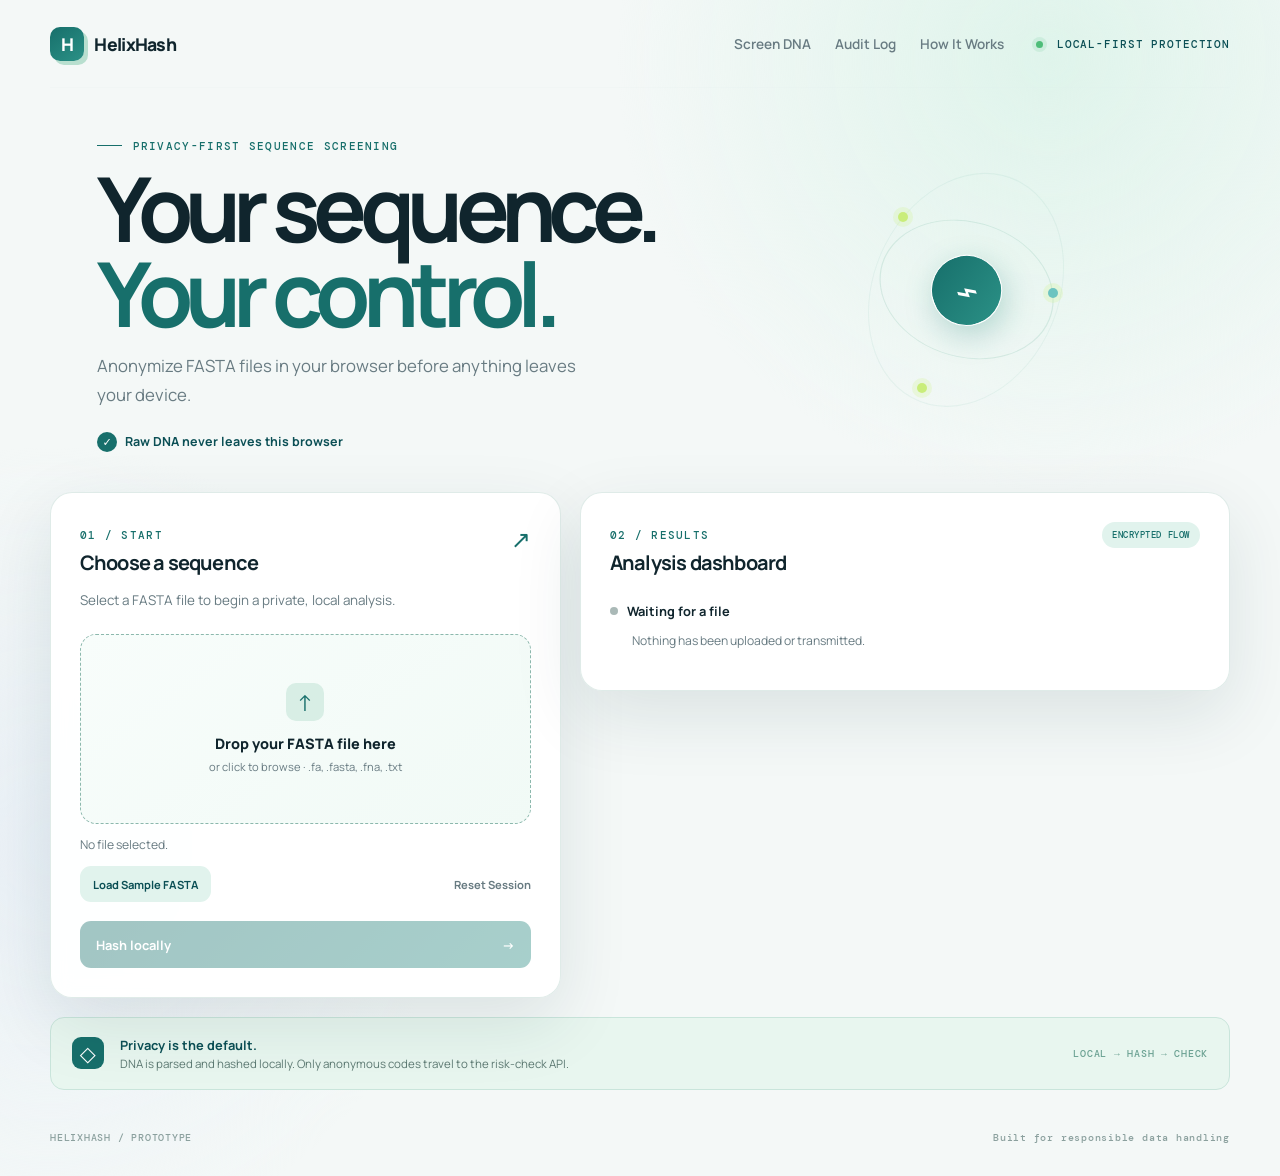
==== frontend/index.html @ be45631a "Polish responsive HelixHash website" ====
<!doctype html>
<html lang="en">
  <head>
    <meta charset="UTF-8" />
    <meta name="viewport" content="width=device-width, initial-scale=1.0" />
    <meta name="description" content="HelixHash privacy-first FASTA screening prototype" />
    <title>HelixHash | Privacy-first sequence screening</title>
    <link rel="icon" type="image/svg+xml" href="favicon.svg" />
    <link rel="preconnect" href="https://fonts.googleapis.com" />
    <link rel="preconnect" href="https://fonts.gstatic.com" crossorigin />
    <link href="https://fonts.googleapis.com/css2?family=DM+Mono:wght@400;500&family=Manrope:wght@400;500;600;700;800&display=swap" rel="stylesheet" />
    <link rel="stylesheet" href="styles.css" />
  </head>
  <body>
    <div class="shell">
      <nav class="nav" aria-label="Primary navigation">
        <a class="brand" href="#top"><span class="brand-mark">H</span><span>HelixHash</span></a>
        <div class="nav-links">
          <a href="#screen">Screen DNA</a>
          <a href="#analysis-dashboard">Audit Log</a>
          <a href="#privacy-architecture">How It Works</a>
        </div>
        <span class="nav-pill"><span class="pulse"></span> Local-first protection</span>
      </nav>

      <main id="top">
        <section class="hero">
          <div class="hero-copy">
            <p class="eyebrow"><span class="eyebrow-line"></span> Privacy-first sequence screening</p>
            <h1>Your sequence.<br /><em>Your control.</em></h1>
            <p class="subtitle">Anonymize FASTA files in your browser before anything leaves your device.</p>
            <div class="hero-proof"><span class="check">✓</span> Raw DNA never leaves this browser</div>
          </div>
          <div class="hero-orbit" aria-hidden="true">
            <div class="orbit orbit-one"></div><div class="orbit orbit-two"></div>
            <div class="orbit-core">⌁</div>
            <span class="orbit-dot dot-one"></span><span class="orbit-dot dot-two"></span><span class="orbit-dot dot-three"></span>
          </div>
        </section>

        <section id="screen" class="workspace-grid">
          <section class="card upload-card">
            <div class="section-heading"><div><span class="step-label">01 / START</span><h2>Choose a sequence</h2></div><span class="heading-icon">↗</span></div>
            <p class="card-intro">Select a FASTA file to begin a private, local analysis.</p>
            <label for="fasta-file" class="drop-zone">
              <span class="upload-icon">↑</span>
              <span class="drop-title">Drop your FASTA file here</span>
              <span class="drop-help">or click to browse · .fa, .fasta, .fna, .txt</span>
              <input id="fasta-file" type="file" accept=".fa,.fasta,.fna,.txt,text/plain" />
            </label>
            <p id="file-name" class="file-name">No file selected.</p>
            <div class="session-actions">
              <button id="sample-button" class="secondary-button" type="button">Load Sample FASTA</button>
              <button id="reset-button" class="text-button" type="button">Reset Session</button>
            </div>
            <button id="hash-button" type="button" disabled><span>Hash locally</span><span>→</span></button>
          </section>

          <section id="analysis-dashboard" class="card result-card" aria-live="polite" tabindex="-1">
            <div class="section-heading"><div><span class="step-label">02 / RESULTS</span><h2>Analysis dashboard</h2></div><span class="secure-badge">ENCRYPTED FLOW</span></div>
            <div class="status-row"><span class="status-dot"></span><strong id="status">Waiting for a file</strong></div>
            <p id="privacy-note" class="muted">Nothing has been uploaded or transmitted.</p>
            <div id="results" hidden>
              <div class="decision"><div><span class="decision-label">Safety status</span><strong id="safety-status">—</strong></div><span class="decision-check">✓</span></div>
              <dl class="summary">
                <div><dt>Sequence length</dt><dd id="sequence-length">—</dd></div>
                <div><dt>Chunks</dt><dd id="chunk-count">—</dd></div>
                <div><dt>Matched chunks</dt><dd id="matched-chunks">—</dd></div>
                <div><dt>Off-targets</dt><dd id="off-targets">—</dd></div>
              </dl>
              <p class="audit-line"><span>Immutable audit record</span><code id="audit-id">—</code></p>
              <details class="hash-details"><summary>View anonymous SHA-256 codes</summary><ol id="hash-list" class="hash-list"></ol></details>
              <div class="audit-tools">
                <button id="check-log-button" class="secondary-button" type="button">Check audit log</button>
                <span id="chain-status" class="chain-status">Chain verification has not run.</span>
              </div>
            </div>
          </section>
        </section>

        <section id="privacy-architecture" class="privacy-strip"><span class="shield">◇</span><div><strong>Privacy is the default.</strong><span>DNA is parsed and hashed locally. Only anonymous codes travel to the risk-check API.</span></div><span class="lock-word">LOCAL → HASH → CHECK</span></section>
      </main>
      <footer><span>HELIXHASH / PROTOTYPE</span><span>Built for responsible data handling</span></footer>
    </div>
    <script src="app.js?v=10" defer></script>
  </body>
</html>
---- frontend/styles.css ----
:root {
  --ink: #10252d; --muted: #687b82; --paper: #f4f8f7; --card: #ffffff;
  --line: #d8e6e3; --teal: #176f6b; --teal-dark: #0b4f55; --mint: #e1f3ed;
  --lime: #c9ed7a; --coral: #b94d52; --amber: #d8942c; --shadow: 0 24px 70px rgba(18, 57, 62, .11);
  font-family: "Manrope", system-ui, sans-serif; color: var(--ink); background: var(--paper);
}
* { box-sizing: border-box; }
body { margin: 0; min-width: 320px; background: radial-gradient(circle at 82% 5%, #dff4eb 0, transparent 27rem), radial-gradient(circle at 4% 72%, #eaf1f7 0, transparent 25rem), var(--paper); }
.shell { width: min(1180px, calc(100% - 48px)); margin: auto; }
.nav { height: 88px; display: flex; justify-content: space-between; align-items: center; border-bottom: 1px solid #d8e6e322; }
.nav-links { display: flex; gap: 1.5rem; margin-left: auto; margin-right: 2rem; }
.nav-links a { color: var(--muted); text-decoration: none; font-size: .85rem; font-weight: 600; transition: color .2s ease; }
.nav-links a:hover, .nav-links a:focus-visible { color: var(--teal); }
.nav-links a:focus-visible { outline: 2px solid var(--lime); outline-offset: 4px; border-radius: 3px; }
html { scroll-behavior: smooth; }
.brand { display: flex; gap: .65rem; align-items: center; color: var(--ink); text-decoration: none; font-size: 1.1rem; font-weight: 800; letter-spacing: -.04em; }
.brand-mark { display: grid; place-items: center; width: 34px; height: 34px; border-radius: 10px; color: white; background: linear-gradient(145deg, var(--teal), #2b9186); font-weight: 800; box-shadow: 4px 4px 0 #b8dfcf; }
.nav-pill { color: var(--teal-dark); font: 500 .68rem "DM Mono", monospace; letter-spacing: .08em; text-transform: uppercase; }
.pulse { display: inline-block; width: 7px; height: 7px; margin-right: .4rem; border-radius: 50%; background: #4ebd79; box-shadow: 0 0 0 4px #4ebd7922; }
.hero { min-height: 355px; display: flex; align-items: center; justify-content: space-between; padding: 2.5rem 8% 2.5rem 4%; }
.eyebrow, .step-label { color: var(--teal); font: 500 .68rem "DM Mono", monospace; letter-spacing: .12em; text-transform: uppercase; }
.eyebrow { display: flex; align-items: center; gap: .65rem; }
.eyebrow-line { width: 25px; height: 1px; background: var(--teal); }
h1 { max-width: 640px; margin: .85rem 0 1.1rem; font-size: clamp(3.3rem, 7vw, 6.2rem); line-height: .94; letter-spacing: -.085em; }
h1 em { color: var(--teal); font-style: normal; }
.subtitle { max-width: 480px; margin: 0; color: var(--muted); font-size: 1.05rem; line-height: 1.7; }
.hero-proof { display: inline-flex; align-items: center; gap: .5rem; margin-top: 1.4rem; color: var(--teal-dark); font-size: .78rem; font-weight: 700; }
.check, .decision-check { display: inline-grid; place-items: center; width: 20px; height: 20px; border-radius: 50%; color: white; background: var(--teal); font-size: .7rem; }
.hero-orbit { position: relative; width: 235px; height: 235px; margin-right: 5%; animation: orbit-float 7s ease-in-out infinite; }
.orbit { position: absolute; inset: 5%; border: 1px solid #8ac4b222; border-radius: 50%; transform: rotate(-25deg) skewX(-15deg); }
.orbit-two { inset: 17%; transform: rotate(58deg) skewX(-15deg); border-color: #8ac4b244; }
.orbit-core { position: absolute; inset: 35%; display: grid; place-items: center; border: 1px solid #ffffff; border-radius: 50%; color: white; background: linear-gradient(145deg, var(--teal), #2b9186); box-shadow: 0 10px 30px #187b7244; font-size: 2.3rem; transform: rotate(-20deg); }
.orbit-dot { position: absolute; width: 10px; height: 10px; border-radius: 50%; background: var(--lime); box-shadow: 0 0 0 5px #c7ed7233; }.dot-one { top: 17%; left: 21%; }.dot-two { right: 11%; top: 49%; background: #6dc4c0; }.dot-three { left: 29%; bottom: 6%; }
.workspace-grid { display: grid; grid-template-columns: .88fr 1.12fr; gap: 1.2rem; align-items: start; }
.dashboard-open .workspace-grid { grid-template-columns: 1fr; }
.dashboard-open .result-card { order: -1; border-color: #8bc9b7; box-shadow: 0 22px 60px rgba(24, 123, 114, .16); }
.result-card { scroll-margin-top: 1.25rem; transition: border-color .25s ease, box-shadow .25s ease, transform .25s ease; }
.upload-card:hover { transform: translateY(-3px); border-color: #a9d4c9; box-shadow: 0 28px 75px rgba(18, 57, 62, .14); }
.analysis-ready #results { display: block; }
.result-card:focus { outline: 3px solid #c7ed72; outline-offset: 4px; }
.card { padding: 1.8rem; border: 1px solid #d8e6e3cc; border-radius: 22px; background: #fffffff2; box-shadow: var(--shadow); backdrop-filter: blur(10px); }
.section-heading { display: flex; align-items: flex-start; justify-content: space-between; gap: 1rem; }.section-heading h2 { margin: .35rem 0 0; font-size: 1.25rem; letter-spacing: -.04em; }.heading-icon { color: var(--teal); font-size: 1.5rem; }.secure-badge { padding: .45rem .65rem; border-radius: 99px; color: var(--teal); background: var(--mint); font: 500 .58rem "DM Mono", monospace; letter-spacing: .06em; }
.card-intro { color: var(--muted); font-size: .84rem; line-height: 1.6; }.drop-zone { display: flex; flex-direction: column; align-items: center; justify-content: center; min-height: 190px; margin: 1.4rem 0 .8rem; border: 1.5px dashed #8cb8ad; border-radius: 14px; cursor: pointer; background: #f7fcf9; transition: .2s ease; }.drop-zone:hover, .drop-zone:focus-within { border-color: var(--teal); background: var(--mint); transform: translateY(-2px); }.upload-icon { display: grid; place-items: center; width: 38px; height: 38px; margin-bottom: .8rem; border-radius: 10px; color: var(--teal); background: #d8eee5; font-size: 1.4rem; }.drop-title { font-size: .9rem; font-weight: 800; }.drop-help { margin-top: .4rem; color: var(--muted); font-size: .7rem; }.drop-zone input { position: absolute; width: 1px; height: 1px; opacity: 0; }.file-name, .muted { color: var(--muted); font-size: .76rem; }
button { width: 100%; display: flex; justify-content: space-between; align-items: center; margin-top: 1.2rem; padding: .9rem 1rem; border: 0; border-radius: 10px; color: white; background: var(--teal); font: 700 .8rem "Manrope", sans-serif; cursor: pointer; transition: .2s ease; } button:hover:not(:disabled) { background: var(--teal-dark); transform: translateY(-2px); box-shadow: 0 8px 18px #187b7233; } button:disabled { cursor: not-allowed; opacity: .4; }
.status-row { display: flex; align-items: center; gap: .6rem; margin-top: 1.6rem; font-size: .8rem; }.status-dot { width: 8px; height: 8px; border-radius: 50%; background: #aab9b7; }.status-dot.ready { background: #4ebd79; box-shadow: 0 0 0 4px #4ebd7922; }.result-card > .muted { margin-left: 1.4rem; }
.decision { display: flex; justify-content: space-between; align-items: center; margin-top: 1.5rem; padding: 1rem 1.1rem; border: 1px solid #bce3cc; border-radius: 12px; color: #1d6843; background: #effaf3; }.decision-label { display: block; margin-bottom: .2rem; font: 500 .6rem "DM Mono", monospace; letter-spacing: .1em; text-transform: uppercase; }.decision strong { font-size: 1.5rem; letter-spacing: -.05em; }.decision-check { width: 28px; height: 28px; background: #4bad72; }
.summary { display: grid; grid-template-columns: repeat(4, 1fr); gap: .75rem; margin: 1.2rem 0; }.summary div { padding: .8rem .65rem; border: 1px solid var(--line); border-radius: 10px; background: #fbfdfc; }dt { color: var(--muted); font: 500 .58rem "DM Mono", monospace; line-height: 1.3; text-transform: uppercase; }dd { margin: .35rem 0 0; font-size: 1.1rem; font-weight: 800; }.audit-line { display: flex; justify-content: space-between; gap: 1rem; padding-top: 1rem; border-top: 1px solid var(--line); color: var(--muted); font-size: .7rem; }.audit-line code { color: var(--teal); font: 500 .65rem "DM Mono", monospace; overflow-wrap: anywhere; text-align: right; }.hash-details { margin-top: 1.4rem; color: var(--teal); font-size: .75rem; font-weight: 700; }.hash-details summary { cursor: pointer; }.hash-list { max-height: 180px; overflow: auto; padding-left: 1.2rem; color: var(--muted); }.hash-list li { margin: .4rem 0; overflow-wrap: anywhere; font: .68rem "DM Mono", monospace; }
.audit-tools { display: flex; align-items: center; gap: .8rem; margin-top: 1.4rem; padding-top: 1rem; border-top: 1px solid var(--line); }.secondary-button { width: auto; margin: 0; padding: .65rem .8rem; color: var(--teal-dark); background: var(--mint); font-size: .7rem; }.secondary-button:hover:not(:disabled) { color: white; background: var(--teal); }.chain-status { color: var(--muted); font: 500 .65rem "DM Mono", monospace; }.chain-status.pending { color: #a27826; }.chain-status.valid { color: #26734a; }.chain-status.invalid { color: #a33d45; }
.session-actions { display: flex; align-items: center; justify-content: space-between; gap: .75rem; margin-top: .8rem; }.text-button { width: auto; margin: 0; padding: .65rem 0; color: var(--muted); background: transparent; font-size: .7rem; }.text-button:hover:not(:disabled) { color: var(--teal-dark); background: transparent; box-shadow: none; transform: none; }.result-card.warning { border-color: #e8c56f; }.decision.warning { border-color: #efc76e; color: #8a5a13; background: #fff8e6; }.decision.warning .decision-check { background: #d9952c; }
.privacy-strip { display: flex; align-items: center; gap: 1rem; margin: 1.2rem 0 2.6rem; padding: 1.1rem 1.3rem; border: 1px solid #c9e5db; border-radius: 14px; color: var(--teal-dark); background: #e8f6ef; }.shield { display: grid; place-items: center; width: 32px; height: 32px; border-radius: 9px; color: white; background: var(--teal); font-size: 1.3rem; }.privacy-strip strong { display: block; font-size: .8rem; }.privacy-strip div span { display: block; margin-top: .15rem; color: #5d7a73; font-size: .72rem; }.lock-word { margin-left: auto; color: #6ca293; font: 500 .6rem "DM Mono", monospace; letter-spacing: .08em; }
footer { display: flex; justify-content: space-between; padding: 0 0 2rem; color: #8ba09e; font: 500 .6rem "DM Mono", monospace; letter-spacing: .08em; }
/* Motion and focus states keep the interface lively without distracting from the analysis. */
.drop-zone { border-radius: 16px; background: linear-gradient(145deg, #f8fdfb, #f1faf6); }
.drop-zone:hover, .drop-zone:focus-within { box-shadow: 0 12px 28px #176f6b18; }
button { background: linear-gradient(135deg, var(--teal), #25887f); border-radius: 11px; }
button:hover:not(:disabled) { background: linear-gradient(135deg, var(--teal-dark), var(--teal)); box-shadow: 0 10px 22px #176f6b33; }
button:focus-visible { outline: 3px solid var(--lime); outline-offset: 3px; }
.status-dot.ready { animation: status-pulse 2s ease-in-out infinite; }
.analysis-ready #results { animation: result-reveal .45s ease both; }
.dashboard-open .result-card { animation: dashboard-arrive .45s ease both; }
@keyframes orbit-float { 0%, 100% { transform: translateY(0) rotate(0deg); } 50% { transform: translateY(-9px) rotate(3deg); } }
@keyframes status-pulse { 50% { box-shadow: 0 0 0 7px #4ebd7922; } }
@keyframes result-reveal { from { opacity: 0; transform: translateY(8px); } to { opacity: 1; transform: translateY(0); } }
@keyframes dashboard-arrive { from { opacity: .65; transform: translateY(10px); } to { opacity: 1; transform: translateY(0); } }
@media (prefers-reduced-motion: reduce) { *, *::before, *::after { animation-duration: .01ms !important; animation-iteration-count: 1 !important; scroll-behavior: auto !important; transition-duration: .01ms !important; } }
@media (max-width: 760px) { .shell { width: min(100% - 28px, 600px); }.nav { height: 72px; }.nav-links, .nav-pill { display: none; }.hero { min-height: auto; padding: 2.3rem 0 3rem; }.hero-orbit { display: none; }.workspace-grid { grid-template-columns: 1fr; }.summary { grid-template-columns: repeat(2, 1fr); }.privacy-strip { align-items: flex-start; }.lock-word { display: none; } footer { display: block; line-height: 2; } }
@media (max-width: 760px) {
  .shell { width: min(100% - 32px, 600px); }
  .nav { height: 70px; }
  .brand { font-size: 1rem; }
  .hero { padding: 2.2rem 0 2.7rem; }
  h1 { font-size: clamp(3rem, 15vw, 4.7rem); }
  .subtitle { font-size: .95rem; line-height: 1.6; }
  .workspace-grid { gap: 1rem; }
  .card { padding: 1.25rem; border-radius: 18px; }
  .drop-zone { min-height: 165px; }
  .summary { gap: .55rem; }
  .summary div { padding: .7rem .55rem; }
  dd { font-size: 1rem; }
  .audit-tools { align-items: stretch; flex-direction: column; }
  .audit-tools .secondary-button { width: 100%; justify-content: center; }
  .chain-status { line-height: 1.5; }
  .session-actions { align-items: stretch; flex-direction: column; }
  .session-actions .secondary-button, .session-actions .text-button { width: 100%; justify-content: center; }
  .privacy-strip { margin-bottom: 2rem; padding: 1rem; }
  footer { padding-bottom: 1.5rem; }
}
@media (min-width: 761px) and (max-width: 1050px) {
  .shell { width: min(100% - 40px, 920px); }
  .hero { padding-inline: 2%; }
  .hero-orbit { width: 190px; height: 190px; margin-right: 1%; }
  .workspace-grid { grid-template-columns: minmax(280px, .85fr) minmax(0, 1.15fr); gap: 1rem; }
  .card { padding: 1.4rem; }
  .summary { grid-template-columns: repeat(2, 1fr); }
  .nav-links { gap: 1rem; margin-right: 1rem; }
}
@media (max-width: 420px) {
  .shell { width: min(100% - 24px, 600px); }
  .section-heading { gap: .5rem; }
  .section-heading h2 { font-size: 1.1rem; }
  .secure-badge { font-size: .5rem; }
  .summary { grid-template-columns: repeat(2, minmax(0, 1fr)); }
  .audit-line { align-items: flex-start; flex-direction: column; }
  .audit-line code { text-align: left; }
}
@media (max-width: 760px) {
  .nav { height: 70px; padding: .8rem 0; flex-wrap: nowrap; }
  .nav-links { display: flex; order: initial; width: auto; max-width: 68%; margin: 0 0 0 auto; gap: .8rem; overflow-x: auto; padding: .2rem 0; scrollbar-width: none; }
  .nav-links::-webkit-scrollbar { display: none; }
  .nav-links a { flex: 0 0 auto; font-size: .7rem; white-space: nowrap; }
  .nav-pill { display: none; }
  .dashboard-open .result-card { width: 100%; }
  .drop-zone { touch-action: manipulation; }
  .session-actions button, #hash-button, .audit-tools button { min-height: 44px; }
}
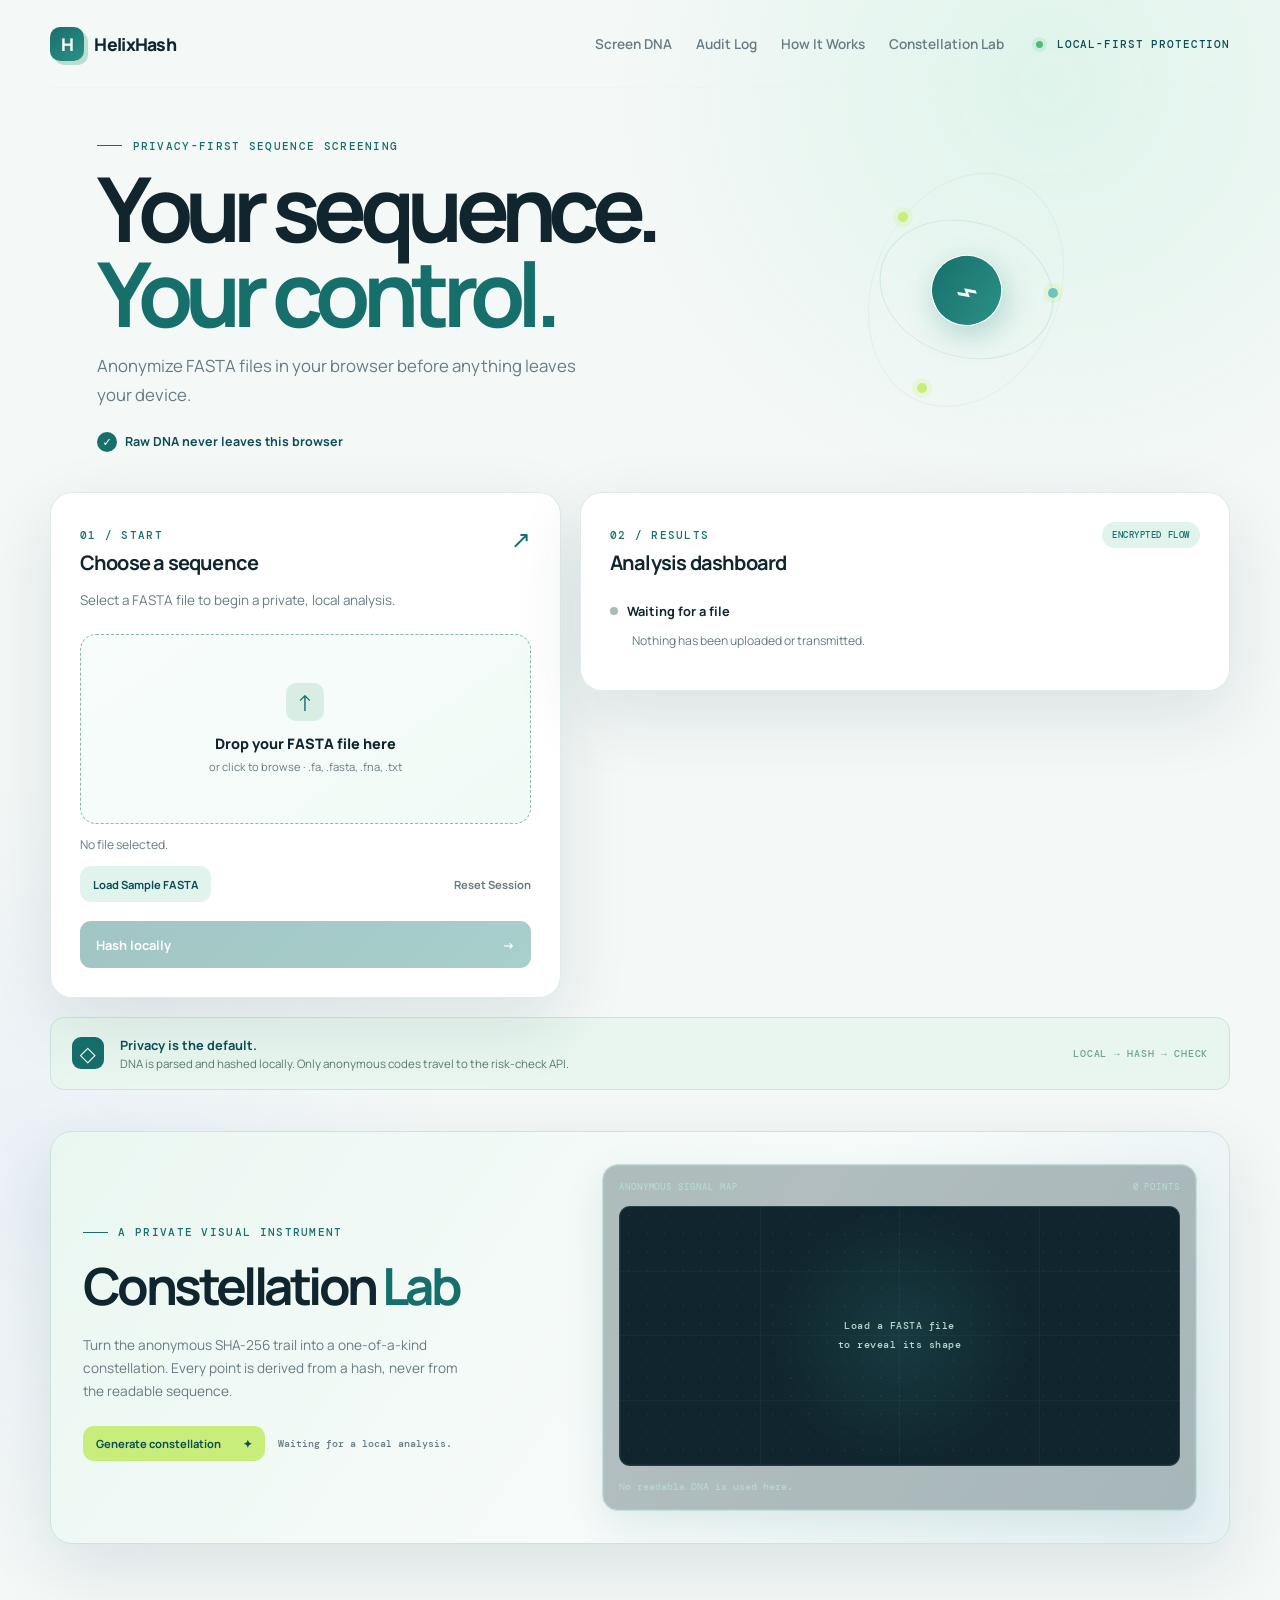
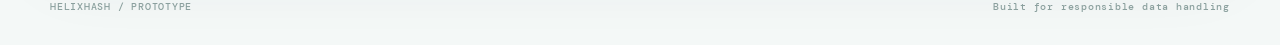
==== commit f79f106c: "Fix local analysis fallbacks" ====
--- a/frontend/index.html
+++ b/frontend/index.html
@@ -19,6 +19,7 @@
           <a href="#screen">Screen DNA</a>
           <a href="#analysis-dashboard">Audit Log</a>
           <a href="#privacy-architecture">How It Works</a>
+          <a href="#signal-lab">Constellation Lab</a>
         </div>
         <span class="nav-pill"><span class="pulse"></span> Local-first protection</span>
       </nav>
@@ -79,9 +80,28 @@
         </section>
 
         <section id="privacy-architecture" class="privacy-strip"><span class="shield">◇</span><div><strong>Privacy is the default.</strong><span>DNA is parsed and hashed locally. Only anonymous codes travel to the risk-check API.</span></div><span class="lock-word">LOCAL → HASH → CHECK</span></section>
+
+        <section id="signal-lab" class="signal-lab" aria-labelledby="signal-lab-title">
+          <div class="lab-copy">
+            <p class="eyebrow"><span class="eyebrow-line"></span> A private visual instrument</p>
+            <h2 id="signal-lab-title">Constellation <em>Lab</em></h2>
+            <p>Turn the anonymous SHA-256 trail into a one-of-a-kind constellation. Every point is derived from a hash, never from the readable sequence.</p>
+            <div class="lab-controls">
+              <button id="constellation-button" class="secondary-button" type="button">Generate constellation <span>✦</span></button>
+              <span id="constellation-status" class="chain-status">Waiting for a local analysis.</span>
+            </div>
+          </div>
+          <div class="constellation-card">
+            <div class="constellation-head"><span>ANONYMOUS SIGNAL MAP</span><span id="constellation-count">0 POINTS</span></div>
+            <div id="constellation" class="constellation" role="img" aria-label="An empty anonymous hash constellation">
+              <span class="constellation-empty">Load a FASTA file<br />to reveal its shape</span>
+            </div>
+            <p id="constellation-detail" class="constellation-detail">No readable DNA is used here.</p>
+          </div>
+        </section>
       </main>
       <footer><span>HELIXHASH / PROTOTYPE</span><span>Built for responsible data handling</span></footer>
     </div>
-    <script src="app.js?v=10" defer></script>
+    <script src="app.js?v=12" defer></script>
   </body>
 </html>
--- a/frontend/styles.css
+++ b/frontend/styles.css
@@ -48,6 +48,9 @@
 .audit-tools { display: flex; align-items: center; gap: .8rem; margin-top: 1.4rem; padding-top: 1rem; border-top: 1px solid var(--line); }.secondary-button { width: auto; margin: 0; padding: .65rem .8rem; color: var(--teal-dark); background: var(--mint); font-size: .7rem; }.secondary-button:hover:not(:disabled) { color: white; background: var(--teal); }.chain-status { color: var(--muted); font: 500 .65rem "DM Mono", monospace; }.chain-status.pending { color: #a27826; }.chain-status.valid { color: #26734a; }.chain-status.invalid { color: #a33d45; }
 .session-actions { display: flex; align-items: center; justify-content: space-between; gap: .75rem; margin-top: .8rem; }.text-button { width: auto; margin: 0; padding: .65rem 0; color: var(--muted); background: transparent; font-size: .7rem; }.text-button:hover:not(:disabled) { color: var(--teal-dark); background: transparent; box-shadow: none; transform: none; }.result-card.warning { border-color: #e8c56f; }.decision.warning { border-color: #efc76e; color: #8a5a13; background: #fff8e6; }.decision.warning .decision-check { background: #d9952c; }
 .privacy-strip { display: flex; align-items: center; gap: 1rem; margin: 1.2rem 0 2.6rem; padding: 1.1rem 1.3rem; border: 1px solid #c9e5db; border-radius: 14px; color: var(--teal-dark); background: #e8f6ef; }.shield { display: grid; place-items: center; width: 32px; height: 32px; border-radius: 9px; color: white; background: var(--teal); font-size: 1.3rem; }.privacy-strip strong { display: block; font-size: .8rem; }.privacy-strip div span { display: block; margin-top: .15rem; color: #5d7a73; font-size: .72rem; }.lock-word { margin-left: auto; color: #6ca293; font: 500 .6rem "DM Mono", monospace; letter-spacing: .08em; }
+.signal-lab { display: grid; grid-template-columns: .9fr 1.1fr; gap: 2rem; align-items: center; margin: 0 0 3.5rem; padding: 2rem; overflow: hidden; border: 1px solid #c9e5db; border-radius: 22px; background: linear-gradient(125deg, #eaf7f1, #f7fbfa 55%, #e6f1f4); box-shadow: var(--shadow); }
+.lab-copy h2 { margin: .7rem 0 .8rem; font-size: clamp(2rem, 4vw, 3.3rem); letter-spacing: -.07em; }.lab-copy h2 em { color: var(--teal); font-style: normal; }.lab-copy > p:not(.eyebrow) { max-width: 390px; color: var(--muted); font-size: .85rem; line-height: 1.7; }.lab-controls { display: flex; align-items: center; flex-wrap: wrap; gap: .8rem; margin-top: 1.4rem; }.lab-controls button { gap: 1.4rem; }.lab-controls .chain-status { max-width: 180px; line-height: 1.45; }
+.constellation-card { padding: 1rem; border: 1px solid #c3ddda; border-radius: 16px; background: #102c344d; box-shadow: inset 0 0 0 1px #ffffff22, 0 15px 40px #176f6b1c; }.constellation-head { display: flex; justify-content: space-between; color: #b6d9d1; font: 500 .58rem "DM Mono", monospace; letter-spacing: .1em; }.constellation { position: relative; min-height: 260px; margin-top: .8rem; overflow: hidden; border: 1px solid #9ed3c822; border-radius: 11px; background: radial-gradient(circle at 50% 50%, #2e757644 0, transparent 42%), repeating-linear-gradient(0deg, #ffffff08 0 1px, transparent 1px 25%), repeating-linear-gradient(90deg, #ffffff08 0 1px, transparent 1px 25%), #10252d; }.constellation::after { position: absolute; inset: 0; content: ""; pointer-events: none; background: radial-gradient(circle, #c9ed7a22 1px, transparent 1px); background-size: 18px 18px; opacity: .35; }.constellation-empty { position: absolute; inset: 0; display: grid; place-content: center; text-align: center; color: #b6d9d1; font: 500 .65rem "DM Mono", monospace; line-height: 1.8; letter-spacing: .05em; }.constellation-point { position: absolute; z-index: 1; min-width: 0; margin: 0; padding: 0; border: 2px solid #dff7a2; border-radius: 50%; background: #65c9b2; box-shadow: 0 0 0 4px #8be4c222, 0 0 18px #b9ed7a; transform: translate(-50%, -50%); animation: point-arrive .5s ease both; }.constellation-point:hover, .constellation-point:focus-visible { background: white; box-shadow: 0 0 0 6px #c9ed7a55, 0 0 24px #d8ff96; transform: translate(-50%, -50%) scale(1.35); }.constellation-detail { min-height: 1.2em; margin: .85rem 0 0; color: #b6d9d1; font: 500 .62rem "DM Mono", monospace; line-height: 1.5; }
 footer { display: flex; justify-content: space-between; padding: 0 0 2rem; color: #8ba09e; font: 500 .6rem "DM Mono", monospace; letter-spacing: .08em; }
 /* Motion and focus states keep the interface lively without distracting from the analysis. */
 .drop-zone { border-radius: 16px; background: linear-gradient(145deg, #f8fdfb, #f1faf6); }
@@ -62,8 +65,11 @@
 @keyframes status-pulse { 50% { box-shadow: 0 0 0 7px #4ebd7922; } }
 @keyframes result-reveal { from { opacity: 0; transform: translateY(8px); } to { opacity: 1; transform: translateY(0); } }
 @keyframes dashboard-arrive { from { opacity: .65; transform: translateY(10px); } to { opacity: 1; transform: translateY(0); } }
+@keyframes point-arrive { from { opacity: 0; transform: translate(-50%, -50%) scale(0); } to { opacity: 1; transform: translate(-50%, -50%) scale(1); } }
 @media (prefers-reduced-motion: reduce) { *, *::before, *::after { animation-duration: .01ms !important; animation-iteration-count: 1 !important; scroll-behavior: auto !important; transition-duration: .01ms !important; } }
 @media (max-width: 760px) { .shell { width: min(100% - 28px, 600px); }.nav { height: 72px; }.nav-links, .nav-pill { display: none; }.hero { min-height: auto; padding: 2.3rem 0 3rem; }.hero-orbit { display: none; }.workspace-grid { grid-template-columns: 1fr; }.summary { grid-template-columns: repeat(2, 1fr); }.privacy-strip { align-items: flex-start; }.lock-word { display: none; } footer { display: block; line-height: 2; } }
+.signal-lab .secondary-button { color: var(--teal-dark); background: var(--lime); }.signal-lab .secondary-button:hover:not(:disabled) { color: white; background: var(--teal); }
+@media (max-width: 760px) { .signal-lab { grid-template-columns: 1fr; gap: 1.2rem; padding: 1.25rem; border-radius: 18px; }.constellation { min-height: 220px; }.lab-controls { align-items: stretch; flex-direction: column; }.lab-controls button { width: 100%; justify-content: space-between; }.lab-controls .chain-status { max-width: none; } }
 @media (max-width: 760px) {
   .shell { width: min(100% - 32px, 600px); }
   .nav { height: 70px; }
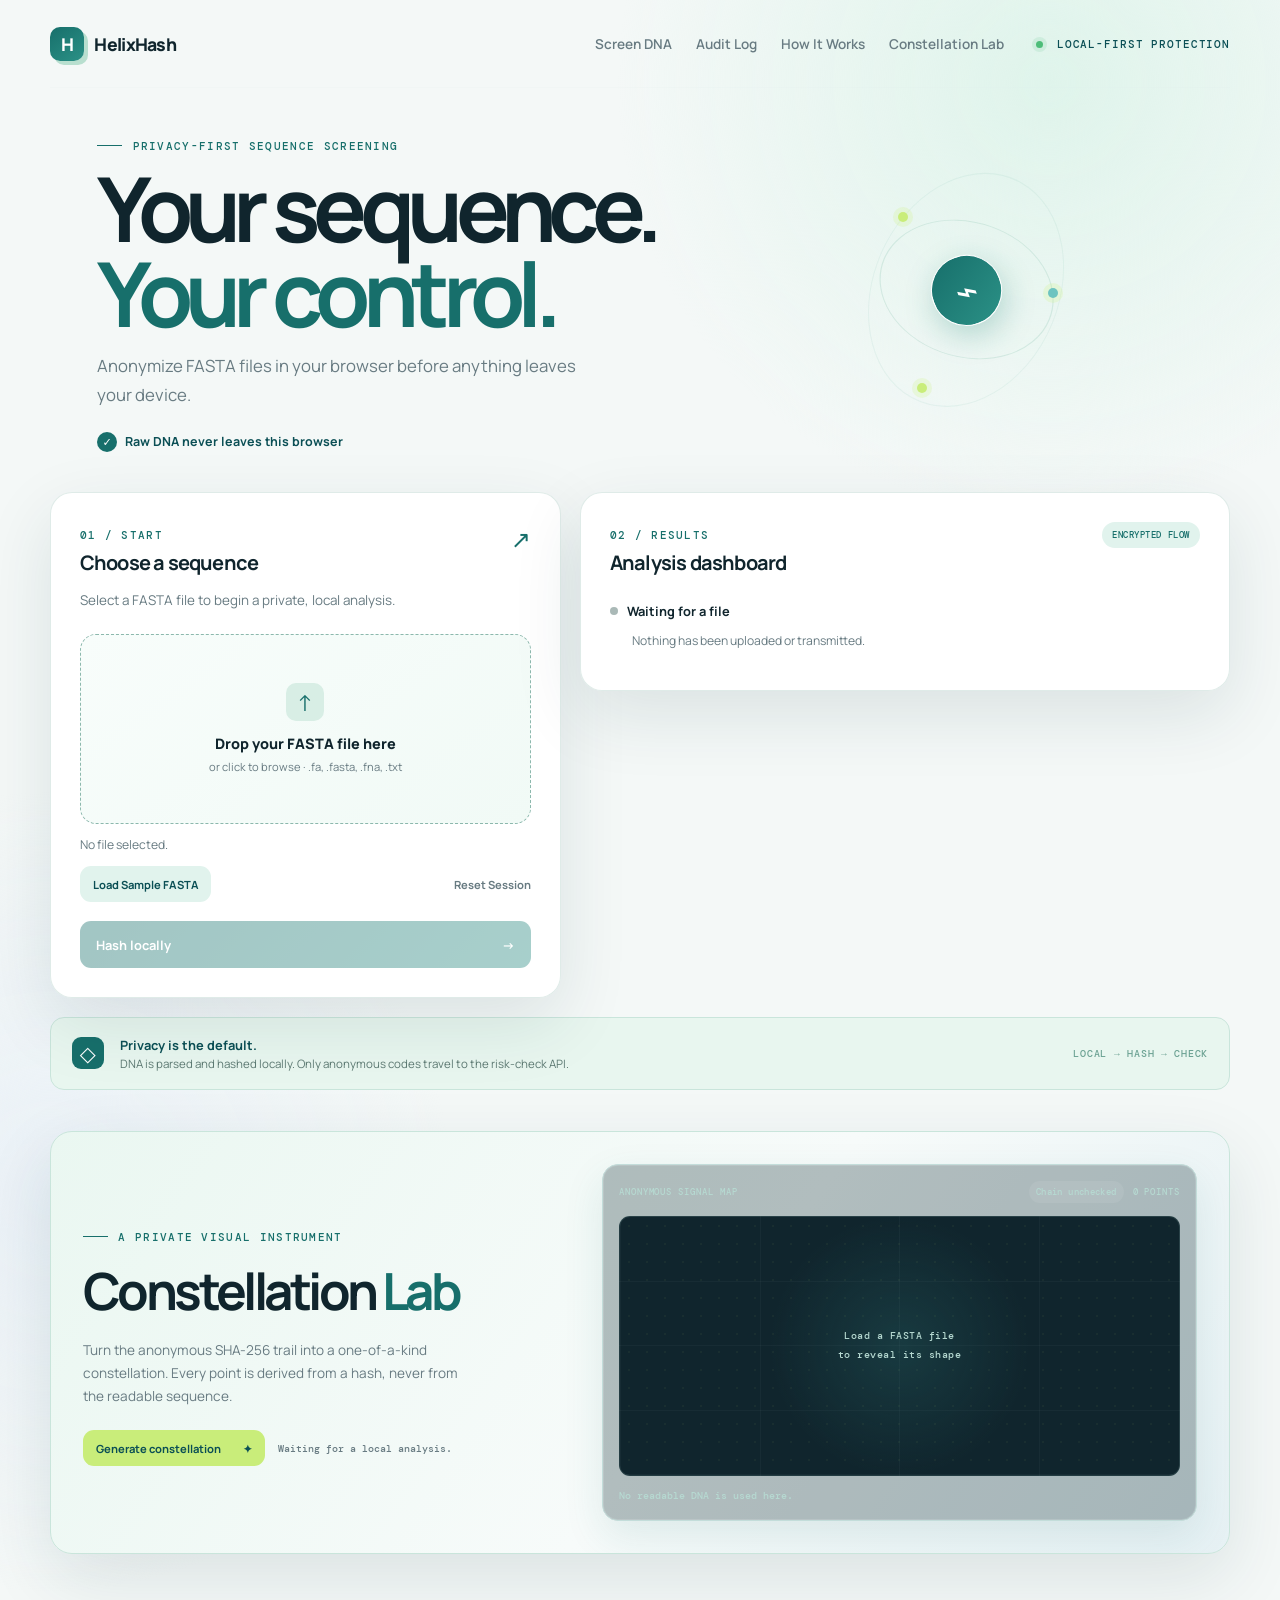
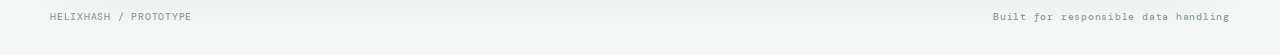
==== commit e2ce16be: "added break log demo" ====
--- a/frontend/index.html
+++ b/frontend/index.html
@@ -73,6 +73,7 @@
               <details class="hash-details"><summary>View anonymous SHA-256 codes</summary><ol id="hash-list" class="hash-list"></ol></details>
               <div class="audit-tools">
                 <button id="check-log-button" class="secondary-button" type="button">Check audit log</button>
+                <button id="break-log-button" class="secondary-button danger-button" type="button">Break Log demo</button>
                 <span id="chain-status" class="chain-status">Chain verification has not run.</span>
               </div>
             </div>
@@ -92,16 +93,16 @@
             </div>
           </div>
           <div class="constellation-card">
-            <div class="constellation-head"><span>ANONYMOUS SIGNAL MAP</span><span id="constellation-count">0 POINTS</span></div>
+            <div class="constellation-head"><span>ANONYMOUS SIGNAL MAP</span><span class="chain-badge unknown" id="constellation-chain-badge">Chain unchecked</span><span id="constellation-count">0 POINTS</span></div>
             <div id="constellation" class="constellation" role="img" aria-label="An empty anonymous hash constellation">
               <span class="constellation-empty">Load a FASTA file<br />to reveal its shape</span>
             </div>
-            <p id="constellation-detail" class="constellation-detail">No readable DNA is used here.</p>
+            <div id="constellation-detail" class="constellation-detail" aria-live="polite">No readable DNA is used here.</div>
           </div>
         </section>
       </main>
       <footer><span>HELIXHASH / PROTOTYPE</span><span>Built for responsible data handling</span></footer>
     </div>
-    <script src="app.js?v=12" defer></script>
+    <script src="app.js?v=14" defer></script>
   </body>
 </html>
--- a/frontend/styles.css
+++ b/frontend/styles.css
@@ -50,7 +50,7 @@
 .privacy-strip { display: flex; align-items: center; gap: 1rem; margin: 1.2rem 0 2.6rem; padding: 1.1rem 1.3rem; border: 1px solid #c9e5db; border-radius: 14px; color: var(--teal-dark); background: #e8f6ef; }.shield { display: grid; place-items: center; width: 32px; height: 32px; border-radius: 9px; color: white; background: var(--teal); font-size: 1.3rem; }.privacy-strip strong { display: block; font-size: .8rem; }.privacy-strip div span { display: block; margin-top: .15rem; color: #5d7a73; font-size: .72rem; }.lock-word { margin-left: auto; color: #6ca293; font: 500 .6rem "DM Mono", monospace; letter-spacing: .08em; }
 .signal-lab { display: grid; grid-template-columns: .9fr 1.1fr; gap: 2rem; align-items: center; margin: 0 0 3.5rem; padding: 2rem; overflow: hidden; border: 1px solid #c9e5db; border-radius: 22px; background: linear-gradient(125deg, #eaf7f1, #f7fbfa 55%, #e6f1f4); box-shadow: var(--shadow); }
 .lab-copy h2 { margin: .7rem 0 .8rem; font-size: clamp(2rem, 4vw, 3.3rem); letter-spacing: -.07em; }.lab-copy h2 em { color: var(--teal); font-style: normal; }.lab-copy > p:not(.eyebrow) { max-width: 390px; color: var(--muted); font-size: .85rem; line-height: 1.7; }.lab-controls { display: flex; align-items: center; flex-wrap: wrap; gap: .8rem; margin-top: 1.4rem; }.lab-controls button { gap: 1.4rem; }.lab-controls .chain-status { max-width: 180px; line-height: 1.45; }
-.constellation-card { padding: 1rem; border: 1px solid #c3ddda; border-radius: 16px; background: #102c344d; box-shadow: inset 0 0 0 1px #ffffff22, 0 15px 40px #176f6b1c; }.constellation-head { display: flex; justify-content: space-between; color: #b6d9d1; font: 500 .58rem "DM Mono", monospace; letter-spacing: .1em; }.constellation { position: relative; min-height: 260px; margin-top: .8rem; overflow: hidden; border: 1px solid #9ed3c822; border-radius: 11px; background: radial-gradient(circle at 50% 50%, #2e757644 0, transparent 42%), repeating-linear-gradient(0deg, #ffffff08 0 1px, transparent 1px 25%), repeating-linear-gradient(90deg, #ffffff08 0 1px, transparent 1px 25%), #10252d; }.constellation::after { position: absolute; inset: 0; content: ""; pointer-events: none; background: radial-gradient(circle, #c9ed7a22 1px, transparent 1px); background-size: 18px 18px; opacity: .35; }.constellation-empty { position: absolute; inset: 0; display: grid; place-content: center; text-align: center; color: #b6d9d1; font: 500 .65rem "DM Mono", monospace; line-height: 1.8; letter-spacing: .05em; }.constellation-point { position: absolute; z-index: 1; min-width: 0; margin: 0; padding: 0; border: 2px solid #dff7a2; border-radius: 50%; background: #65c9b2; box-shadow: 0 0 0 4px #8be4c222, 0 0 18px #b9ed7a; transform: translate(-50%, -50%); animation: point-arrive .5s ease both; }.constellation-point:hover, .constellation-point:focus-visible { background: white; box-shadow: 0 0 0 6px #c9ed7a55, 0 0 24px #d8ff96; transform: translate(-50%, -50%) scale(1.35); }.constellation-detail { min-height: 1.2em; margin: .85rem 0 0; color: #b6d9d1; font: 500 .62rem "DM Mono", monospace; line-height: 1.5; }
+.constellation-card { padding: 1rem; border: 1px solid #c3ddda; border-radius: 16px; background: #102c344d; box-shadow: inset 0 0 0 1px #ffffff22, 0 15px 40px #176f6b1c; }.constellation-head { display: flex; align-items: center; gap: .55rem; color: #b6d9d1; font: 500 .58rem "DM Mono", monospace; letter-spacing: .1em; }.chain-badge { margin-left: auto; padding: .3rem .45rem; border-radius: 999px; letter-spacing: .04em; }.chain-badge.valid { color: #dff7a2; background: #3c8c7044; }.chain-badge.invalid { color: #ffd1a5; background: #a64d4d55; }.chain-badge.unknown { color: #b6d9d1; background: #ffffff12; }.constellation { position: relative; min-height: 260px; margin-top: .8rem; overflow: hidden; border: 1px solid #9ed3c822; border-radius: 11px; background: radial-gradient(circle at 50% 50%, #2e757644 0, transparent 42%), repeating-linear-gradient(0deg, #ffffff08 0 1px, transparent 1px 25%), repeating-linear-gradient(90deg, #ffffff08 0 1px, transparent 1px 25%), #10252d; }.constellation::after { position: absolute; inset: 0; content: ""; pointer-events: none; background: radial-gradient(circle, #c9ed7a22 1px, transparent 1px); background-size: 18px 18px; opacity: .35; }.constellation-empty { position: absolute; inset: 0; display: grid; place-content: center; text-align: center; color: #b6d9d1; font: 500 .65rem "DM Mono", monospace; line-height: 1.8; letter-spacing: .05em; }.constellation-point { position: absolute; z-index: 1; min-width: 0; margin: 0; padding: 0; border: 2px solid #dff7a2; border-radius: 50%; background: #65c9b2; box-shadow: 0 0 0 4px #8be4c222, 0 0 18px #b9ed7a; transform: translate(-50%, -50%); animation: point-arrive .5s ease both; }.constellation-point:hover, .constellation-point:focus-visible { background: white; box-shadow: 0 0 0 6px #c9ed7a55, 0 0 24px #d8ff96; transform: translate(-50%, -50%) scale(1.35); }.constellation-detail { min-height: 1.2em; margin: .85rem 0 0; color: #b6d9d1; font: 500 .62rem "DM Mono", monospace; line-height: 1.5; }.constellation-detail code { color: #dff7a2; overflow-wrap: anywhere; }.link-state.valid { color: #dff7a2; }.link-state.invalid { color: #ffd1a5; }.danger-button { color: #8f4b48; background: #ffe7df; }.danger-button:hover:not(:disabled) { color: white; background: #b65c58; }
 footer { display: flex; justify-content: space-between; padding: 0 0 2rem; color: #8ba09e; font: 500 .6rem "DM Mono", monospace; letter-spacing: .08em; }
 /* Motion and focus states keep the interface lively without distracting from the analysis. */
 .drop-zone { border-radius: 16px; background: linear-gradient(145deg, #f8fdfb, #f1faf6); }
